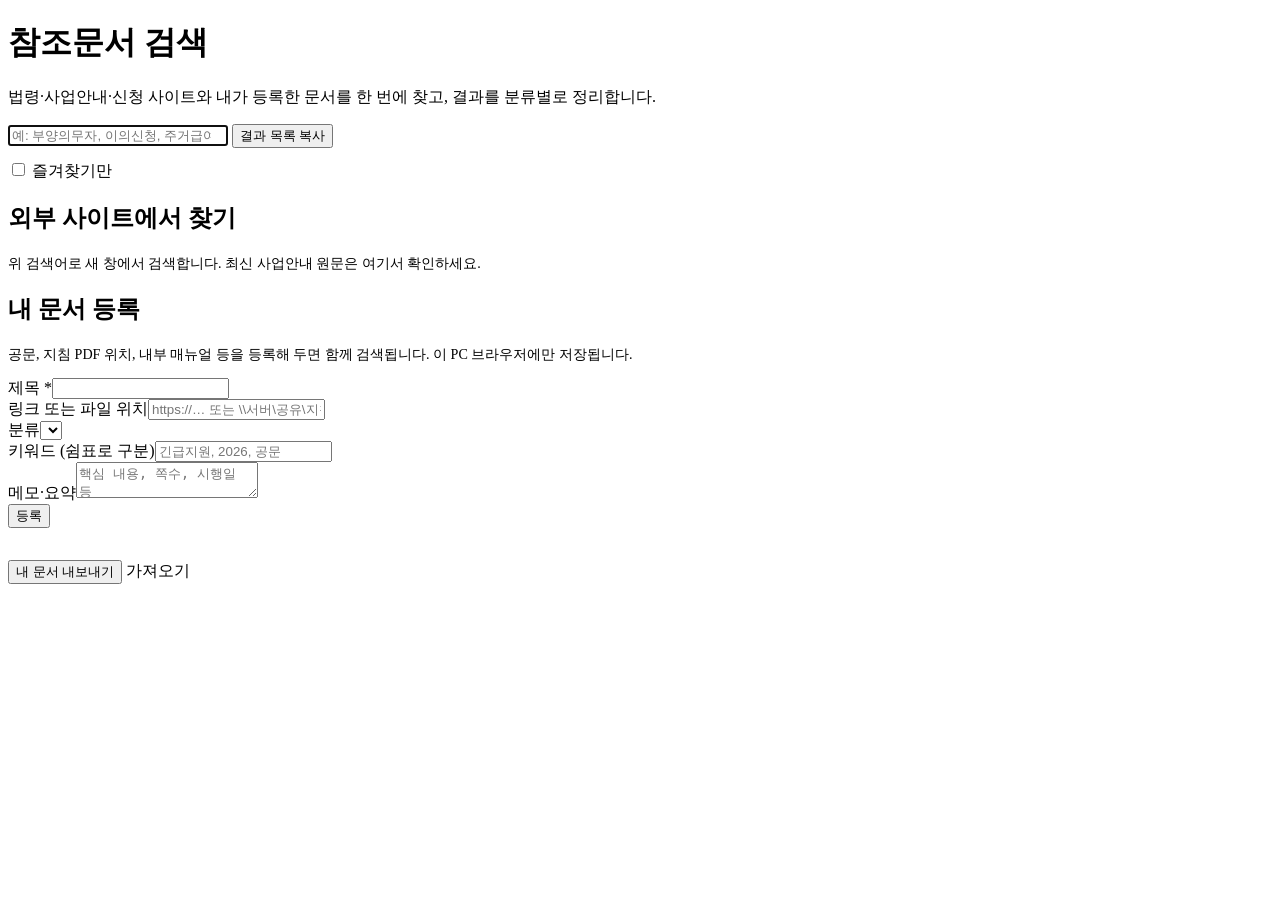
==== docs.html @ e07c22b1 "first" ====
<!doctype html>
<html lang="ko">
<head>
<meta charset="utf-8">
<meta name="viewport" content="width=device-width, initial-scale=1">
<title>참조문서 검색 · 복지업무 도우미</title>
<link rel="stylesheet" href="assets/style.css">
</head>
<body>
<main>
  <div class="page-head">
    <h1>참조문서 검색</h1>
    <p>법령·사업안내·신청 사이트와 내가 등록한 문서를 한 번에 찾고, 결과를 분류별로 정리합니다.</p>
  </div>

  <div class="card">
    <div class="row">
      <input type="search" id="q" placeholder="예: 부양의무자, 이의신청, 주거급여 기준임대료" style="flex:1;min-width:220px" autofocus>
      <button class="btn primary" id="copyResults">결과 목록 복사</button>
    </div>
    <div class="chips" id="cats" style="margin-top:12px"></div>
    <div class="row" style="margin-top:10px">
      <label class="check"><input type="checkbox" id="onlyFav"> 즐겨찾기만</label>
      <span class="spacer"></span>
      <small id="count"></small>
    </div>
  </div>

  <div class="grid" style="grid-template-columns:minmax(0,1fr) 300px" id="layout">
    <div class="card" id="results"></div>

    <aside>
      <div class="card">
        <h2>외부 사이트에서 찾기</h2>
        <p class="muted" style="font-size:.88rem">위 검색어로 새 창에서 검색합니다. 최신 사업안내 원문은 여기서 확인하세요.</p>
        <div class="stack" id="external"></div>
      </div>

      <div class="card">
        <h2>내 문서 등록</h2>
        <p class="muted" style="font-size:.88rem">공문, 지침 PDF 위치, 내부 매뉴얼 등을 등록해 두면 함께 검색됩니다. 이 PC 브라우저에만 저장됩니다.</p>
        <form id="addForm">
          <div class="field"><label for="fTitle">제목 *</label><input type="text" id="fTitle" required></div>
          <div class="field"><label for="fUrl">링크 또는 파일 위치</label><input type="text" id="fUrl" placeholder="https://… 또는 \\서버\공유\지침.pdf"></div>
          <div class="field"><label for="fCat">분류</label><select id="fCat"></select></div>
          <div class="field"><label for="fTags">키워드 (쉼표로 구분)</label><input type="text" id="fTags" placeholder="긴급지원, 2026, 공문"></div>
          <div class="field"><label for="fMemo">메모·요약</label><textarea id="fMemo" placeholder="핵심 내용, 쪽수, 시행일 등"></textarea></div>
          <div class="row">
            <button class="btn primary" type="submit" id="fSubmit">등록</button>
            <button class="btn" type="button" id="fCancel" hidden>취소</button>
          </div>
        </form>
        <hr style="border:0;border-top:1px solid var(--line);margin:16px 0">
        <div class="row">
          <button class="btn sm" id="exportBtn">내 문서 내보내기</button>
          <label class="btn sm" style="margin:0;font-weight:400">가져오기<input type="file" id="importFile" accept=".json" hidden></label>
        </div>
      </div>
    </aside>
  </div>
</main>

<script src="assets/common.js"></script>
<script src="assets/docs-data.js"></script>
<script>
const CATS = ["법령", "지침·사업안내", "신청·조회", "기관·연계", "서식·자료", "내 문서"];
// 같은 뜻으로 자주 쓰는 말
const SYNONYMS = {
  "기초수급": "기초생활", "수급자": "기초생활", "생계비": "생계급여", "의료비": "의료급여",
  "월세": "주거급여", "집수리": "수선유지", "노령연금": "기초연금", "어르신": "노인",
  "위기가구": "긴급지원", "실직": "긴급지원", "불복": "이의신청", "소송": "행정소송",
};

let myDocs = App.load("myDocs", []);
let favs = new Set(App.load("favDocs", []));
let activeCat = "전체";
let editingId = null;

const $ = (id) => document.getElementById(id);
$("fCat").innerHTML = CATS.map((c) => `<option${c === "내 문서" ? " selected" : ""}>${c}</option>`).join("");

function allDocs() {
  const base = DOC_CATALOG.map((d, i) => ({ ...d, id: "base-" + i, mine: false }));
  const mine = myDocs.map((d) => ({ ...d, mine: true }));
  return base.concat(mine);
}

function terms(q) {
  return q.trim().toLowerCase().split(/\s+/).filter(Boolean);
}

function score(doc, ts) {
  if (!ts.length) return 1;
  const fields = [
    [doc.title, 5], [(doc.tags || []).join(" "), 3], [doc.memo || "", 2], [doc.desc || "", 1], [doc.org || "", 1],
  ];
  let total = 0;
  for (const t of ts) {
    const alts = [t, SYNONYMS[t]].filter(Boolean).map((s) => s.toLowerCase());
    let best = 0;
    for (const [text, w] of fields) {
      const lower = String(text).toLowerCase();
      if (alts.some((a) => lower.includes(a))) best = Math.max(best, w);
    }
    if (!best) return 0; // 모든 검색어가 어딘가에 있어야 함
    total += best;
  }
  return total;
}

function highlight(text, ts) {
  let html = App.esc(text);
  const words = ts.flatMap((t) => [t, SYNONYMS[t]]).filter(Boolean)
    .sort((a, b) => b.length - a.length).map((w) => w.replace(/[.*+?^${}()|[\]\\]/g, "\\$&"));
  if (!words.length) return html;
  return html.replace(new RegExp("(" + words.map(App.esc).join("|") + ")", "gi"), "<mark>$1</mark>");
}

let lastResults = [];

function render() {
  const q = $("q").value;
  const ts = terms(q);
  const counts = { 전체: 0 };
  const scored = allDocs()
    .map((d) => ({ d, s: score(d, ts) }))
    .filter((x) => x.s > 0 && (!$("onlyFav").checked || favs.has(x.d.id)));
  for (const { d } of scored) {
    const c = d.mine && !CATS.includes(d.category) ? "내 문서" : d.category;
    counts[c] = (counts[c] || 0) + 1;
    counts.전체++;
  }

  $("cats").innerHTML = ["전체", ...CATS].map((c) =>
    `<button class="chip${c === activeCat ? " on" : ""}" data-cat="${c}">${c} ${counts[c] || 0}</button>`).join("");

  const shown = scored.filter((x) => activeCat === "전체" || x.d.category === activeCat)
    .sort((a, b) => b.s - a.s || a.d.title.localeCompare(b.d.title, "ko"));
  lastResults = shown.map((x) => x.d);
  $("count").textContent = `${shown.length}건`;

  if (!shown.length) {
    $("results").innerHTML = `<p class="muted">검색 결과가 없습니다. 오른쪽 '외부 사이트에서 찾기'로 원문을 검색해 보세요.</p>`;
    return;
  }

  const groups = {};
  for (const { d } of shown) (groups[d.category] ||= []).push(d);
  $("results").innerHTML = CATS.filter((c) => groups[c]).map((c) => `
    <div class="group-title"><h2 style="margin:0">${c}</h2><span class="badge">${groups[c].length}</span></div>
    ${groups[c].map((d) => {
      const isUrl = /^https?:\/\//.test(d.url || "");
      const titleHtml = highlight(d.title, ts);
      return `<div class="result">
        <div class="row">
          <button class="btn ghost sm" data-fav="${d.id}" title="즐겨찾기" aria-label="즐겨찾기">${favs.has(d.id) ? "★" : "☆"}</button>
          ${isUrl ? `<a class="title" href="${App.esc(d.url)}" target="_blank" rel="noopener">${titleHtml}</a>` : `<span class="title">${titleHtml}</span>`}
          ${d.mine ? '<span class="badge primary">내 문서</span>' : ""}
          <span class="spacer"></span>
          ${d.url ? `<button class="btn sm" data-copy="${App.esc(d.url)}">링크 복사</button>` : ""}
          ${d.mine ? `<button class="btn sm" data-edit="${d.id}">수정</button><button class="btn sm" data-del="${d.id}">삭제</button>` : ""}
        </div>
        <div class="meta">${App.esc(d.org || "")}${!isUrl && d.url ? " · " + App.esc(d.url) : ""}</div>
        ${d.desc ? `<p class="desc">${highlight(d.desc, ts)}</p>` : ""}
        ${d.memo ? `<p class="desc">📝 ${highlight(d.memo, ts)}</p>` : ""}
        ${(d.tags || []).length ? `<div class="chips" style="margin-top:6px">${d.tags.map((t) => `<span class="badge">${highlight(t, ts)}</span>`).join("")}</div>` : ""}
      </div>`;
    }).join("")}
  `).join("");
}

function renderExternal() {
  const q = $("q").value.trim();
  $("external").innerHTML = EXTERNAL_SEARCH.map((s) =>
    `<a class="btn" style="width:100%;justify-content:space-between" target="_blank" rel="noopener"
      href="${q ? s.url.replace("{q}", encodeURIComponent(q)) : s.url.split("?")[0].replace(/\/search$/, "")}">
      ${s.name}<span aria-hidden="true">↗</span></a>`).join("");
}

$("q").addEventListener("input", () => {
  render();
  renderExternal();
  history.replaceState(null, "", $("q").value ? "?q=" + encodeURIComponent($("q").value) : location.pathname);
});
$("onlyFav").addEventListener("change", render);

$("cats").addEventListener("click", (e) => {
  const c = e.target.closest("[data-cat]");
  if (c) { activeCat = c.dataset.cat; render(); }
});

$("results").addEventListener("click", (e) => {
  const t = e.target.closest("button");
  if (!t) return;
  if (t.dataset.fav) {
    favs.has(t.dataset.fav) ? favs.delete(t.dataset.fav) : favs.add(t.dataset.fav);
    App.save("favDocs", [...favs]);
    render();
  } else if (t.dataset.copy) {
    App.copy(t.dataset.copy);
  } else if (t.dataset.del) {
    if (!confirm("이 문서를 목록에서 삭제할까요?")) return;
    myDocs = myDocs.filter((d) => d.id !== t.dataset.del);
    App.save("myDocs", myDocs);
    render();
  } else if (t.dataset.edit) {
    const d = myDocs.find((x) => x.id === t.dataset.edit);
    editingId = d.id;
    $("fTitle").value = d.title; $("fUrl").value = d.url || ""; $("fCat").value = d.category;
    $("fTags").value = (d.tags || []).join(", "); $("fMemo").value = d.memo || "";
    $("fSubmit").textContent = "수정 저장"; $("fCancel").hidden = false;
    $("fTitle").focus();
  }
});

function resetForm() {
  editingId = null;
  $("addForm").reset();
  $("fCat").value = "내 문서";
  $("fSubmit").textContent = "등록"; $("fCancel").hidden = true;
}
$("fCancel").addEventListener("click", resetForm);

$("addForm").addEventListener("submit", (e) => {
  e.preventDefault();
  const doc = {
    id: editingId || "my-" + Date.now(),
    title: $("fTitle").value.trim(),
    url: $("fUrl").value.trim(),
    category: $("fCat").value,
    org: "내 문서",
    tags: $("fTags").value.split(",").map((s) => s.trim()).filter(Boolean),
    memo: $("fMemo").value.trim(),
  };
  myDocs = editingId ? myDocs.map((d) => (d.id === editingId ? doc : d)) : myDocs.concat(doc);
  App.save("myDocs", myDocs);
  App.toast(editingId ? "수정했습니다" : "등록했습니다");
  resetForm();
  render();
});

$("copyResults").addEventListener("click", () => {
  const q = $("q").value.trim();
  const lines = [`[참조문서 검색 결과] ${q ? "검색어: " + q : "전체"} (${lastResults.length}건)`, ""];
  let cat = "";
  for (const d of lastResults) {
    if (d.category !== cat) { cat = d.category; lines.push(`■ ${cat}`); }
    lines.push(`- ${d.title}${d.url ? " : " + d.url : ""}`);
  }
  App.copy(lines.join("\n"));
});

$("exportBtn").addEventListener("click", () => {
  App.download(`내문서_${App.ymd(new Date())}.json`, JSON.stringify(myDocs, null, 2));
});
$("importFile").addEventListener("change", async (e) => {
  const file = e.target.files[0];
  if (!file) return;
  try {
    const list = JSON.parse(await file.text());
    if (!Array.isArray(list)) throw 0;
    const ids = new Set(myDocs.map((d) => d.id));
    const added = list.filter((d) => d && d.title && !ids.has(d.id));
    myDocs = myDocs.concat(added);
    App.save("myDocs", myDocs);
    App.toast(`${added.length}건을 가져왔습니다`);
    render();
  } catch (err) {
    alert("파일 형식이 올바르지 않습니다.");
  }
  e.target.value = "";
});

// 좁은 화면에서는 한 줄로
const mq = matchMedia("(max-width: 860px)");
const applyLayout = () => ($("layout").style.gridTemplateColumns = mq.matches ? "1fr" : "minmax(0,1fr) 300px");
mq.addEventListener("change", applyLayout);
applyLayout();

$("q").value = new URLSearchParams(location.search).get("q") || "";
render();
renderExternal();
</script>
</body>
</html>
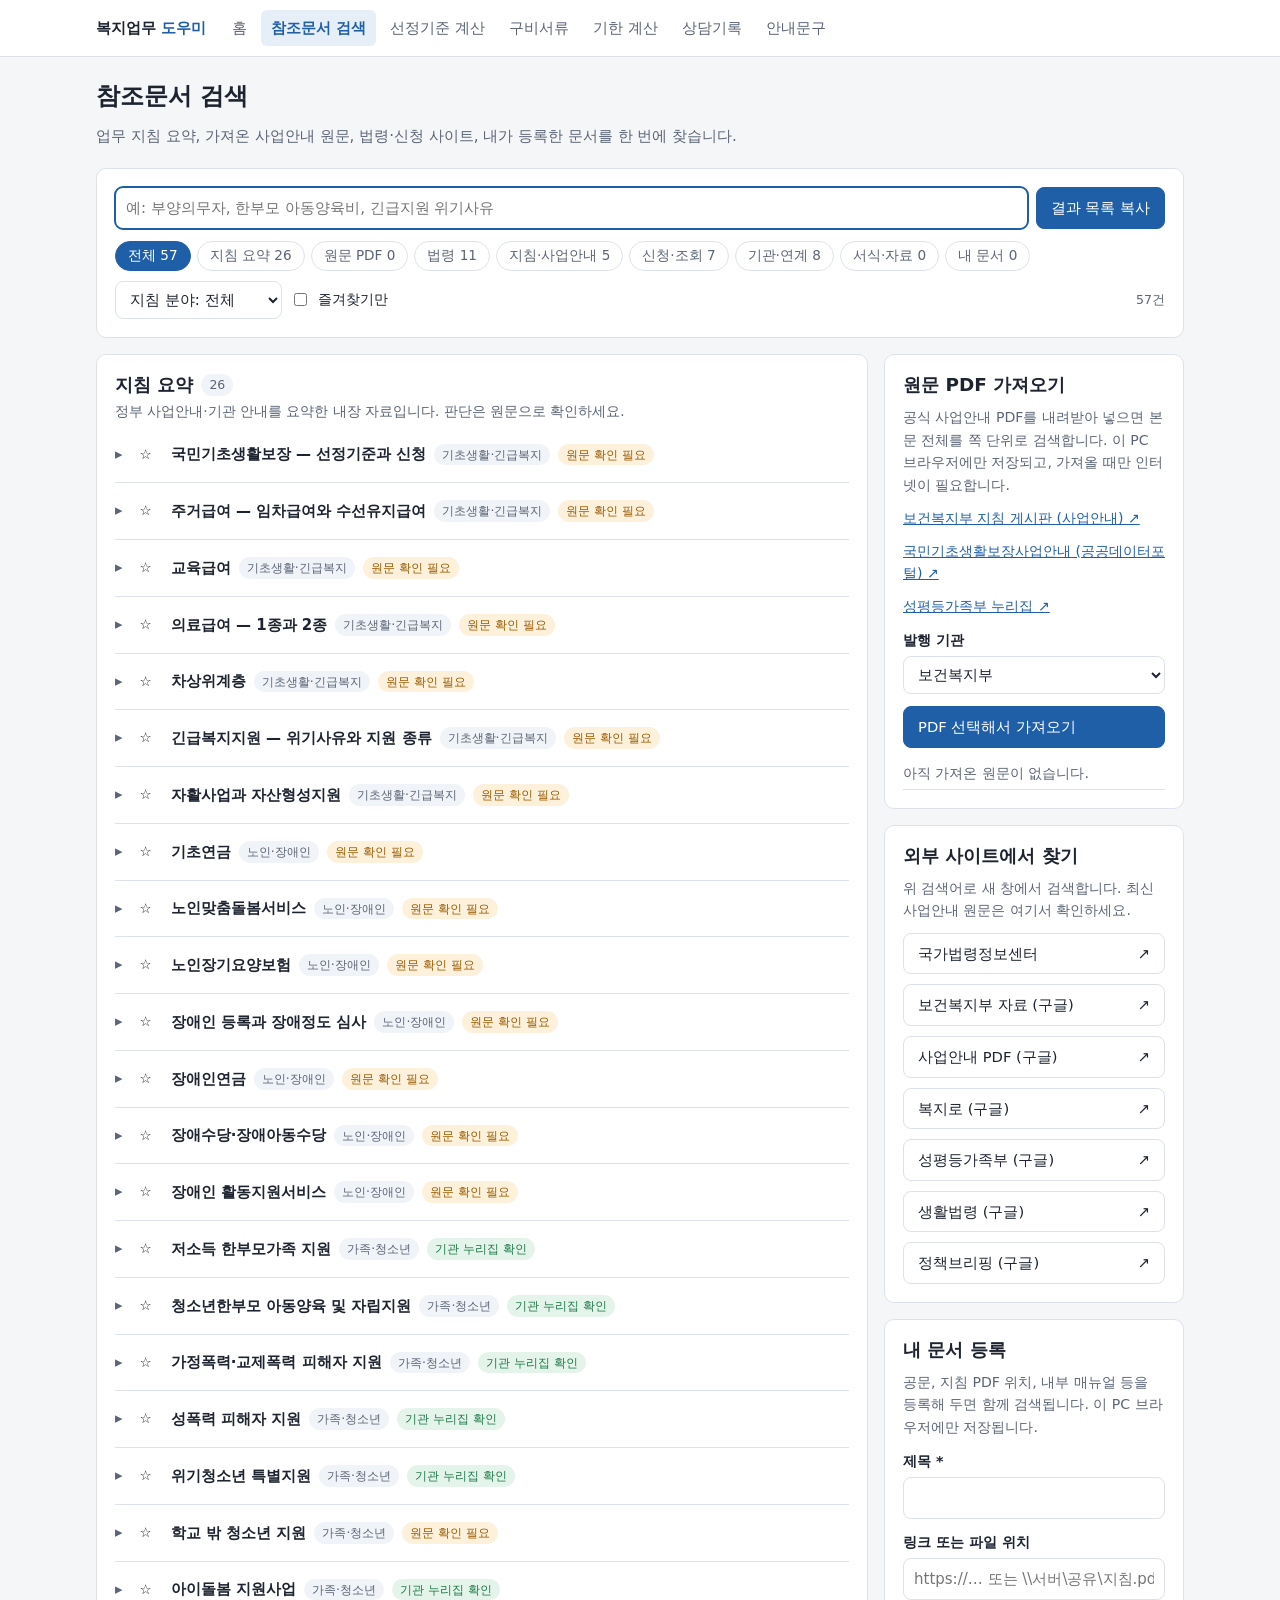
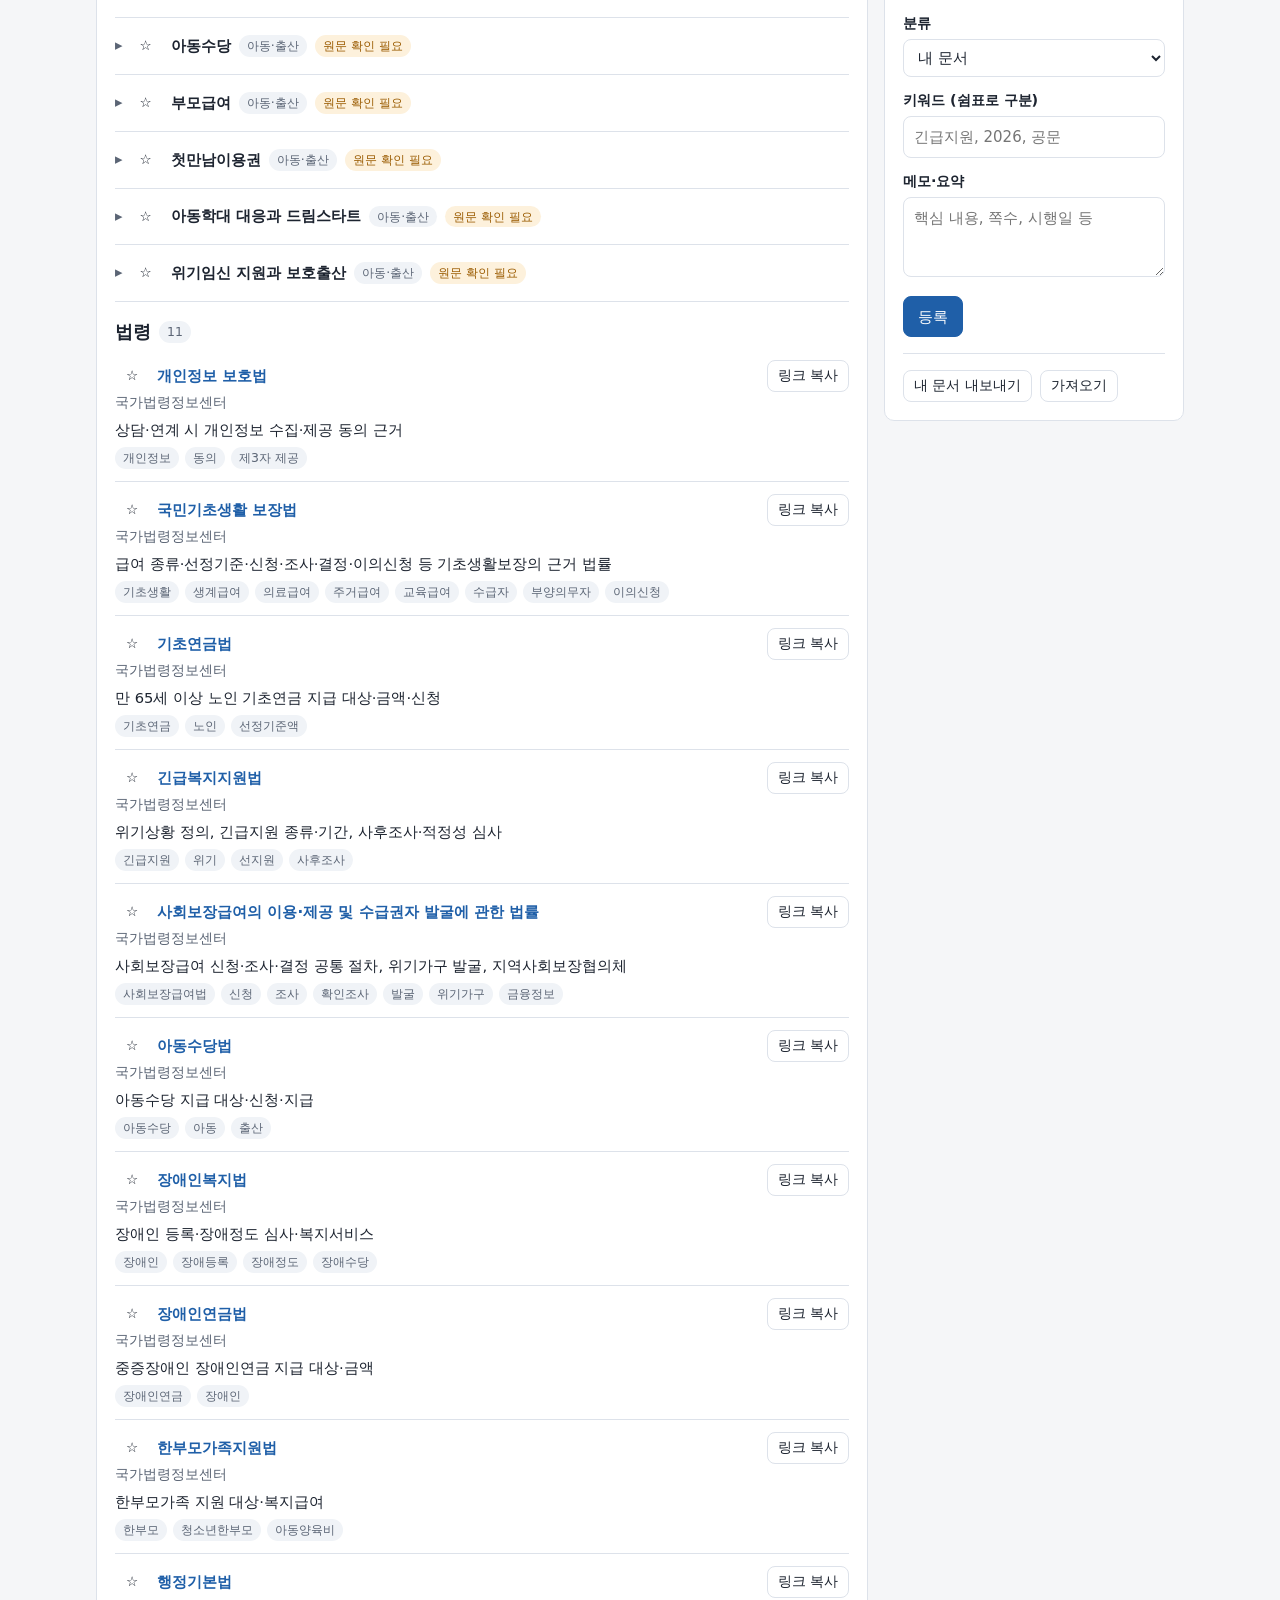
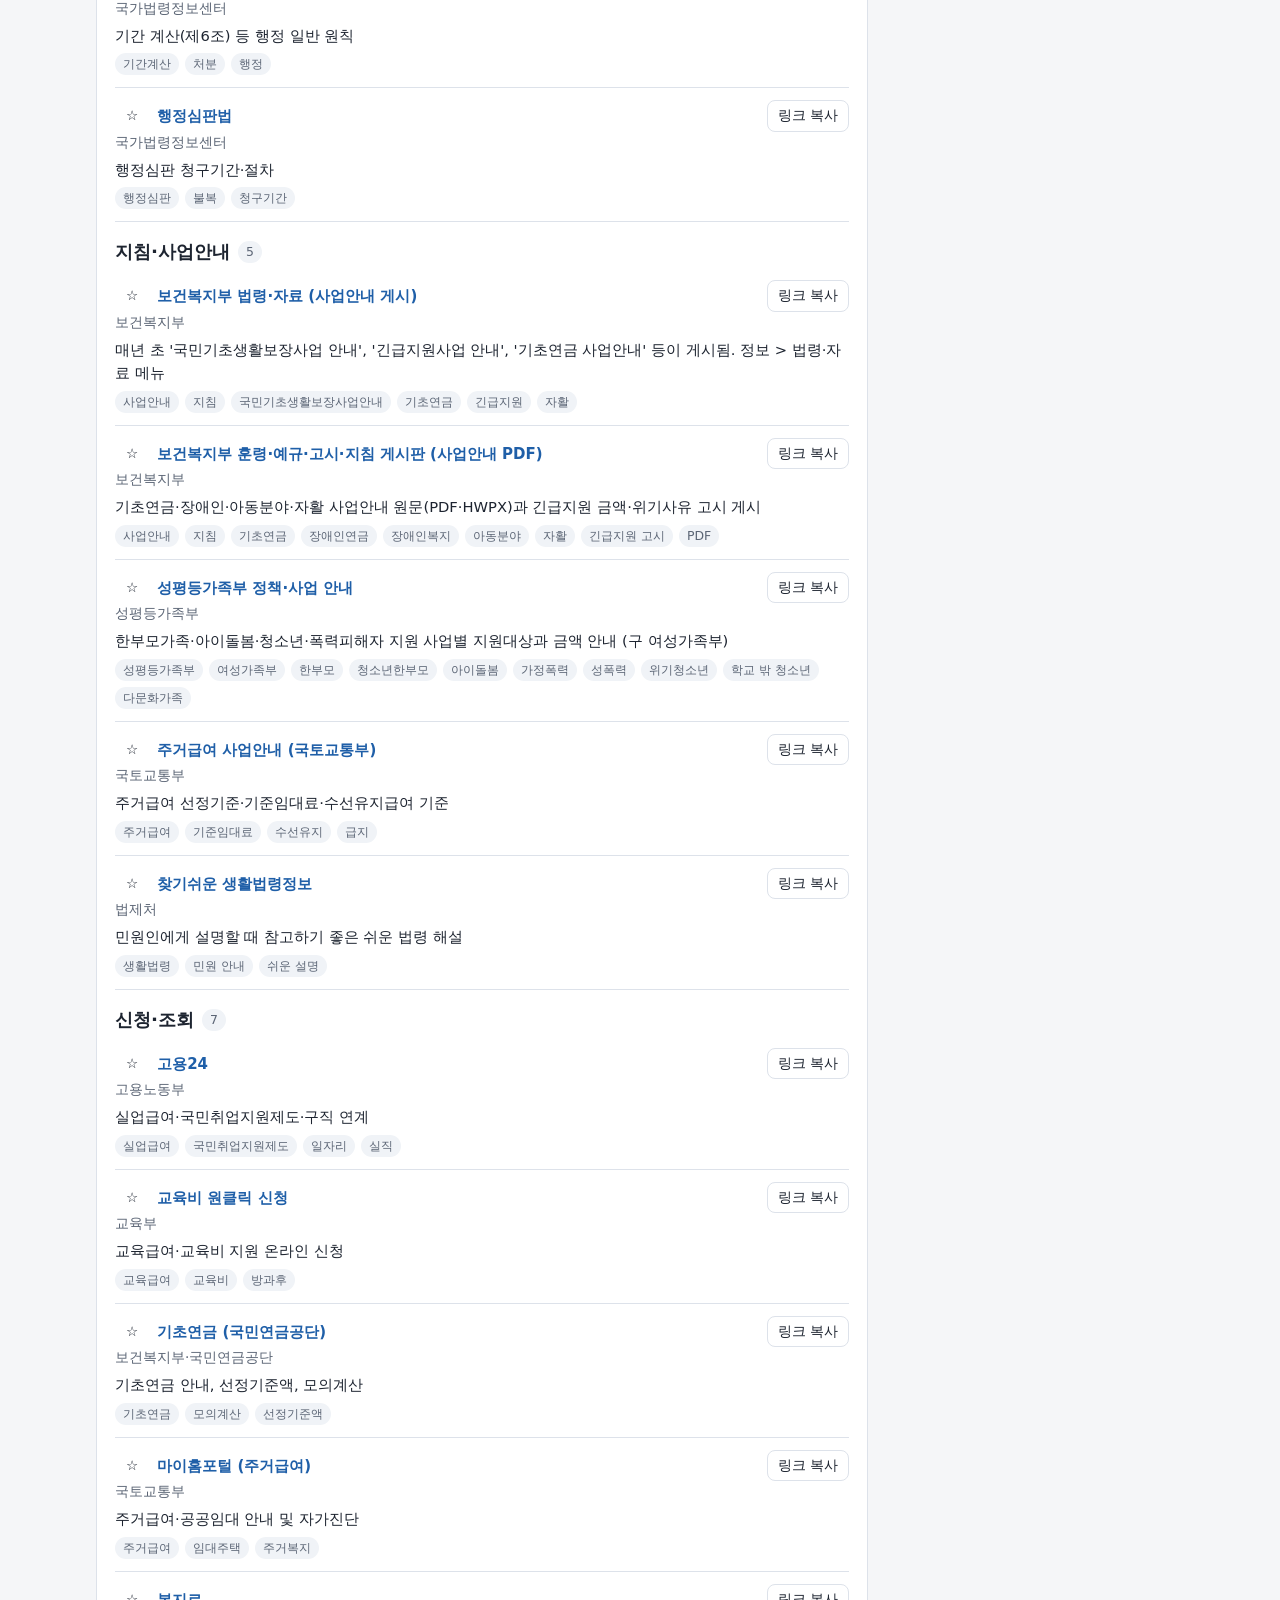
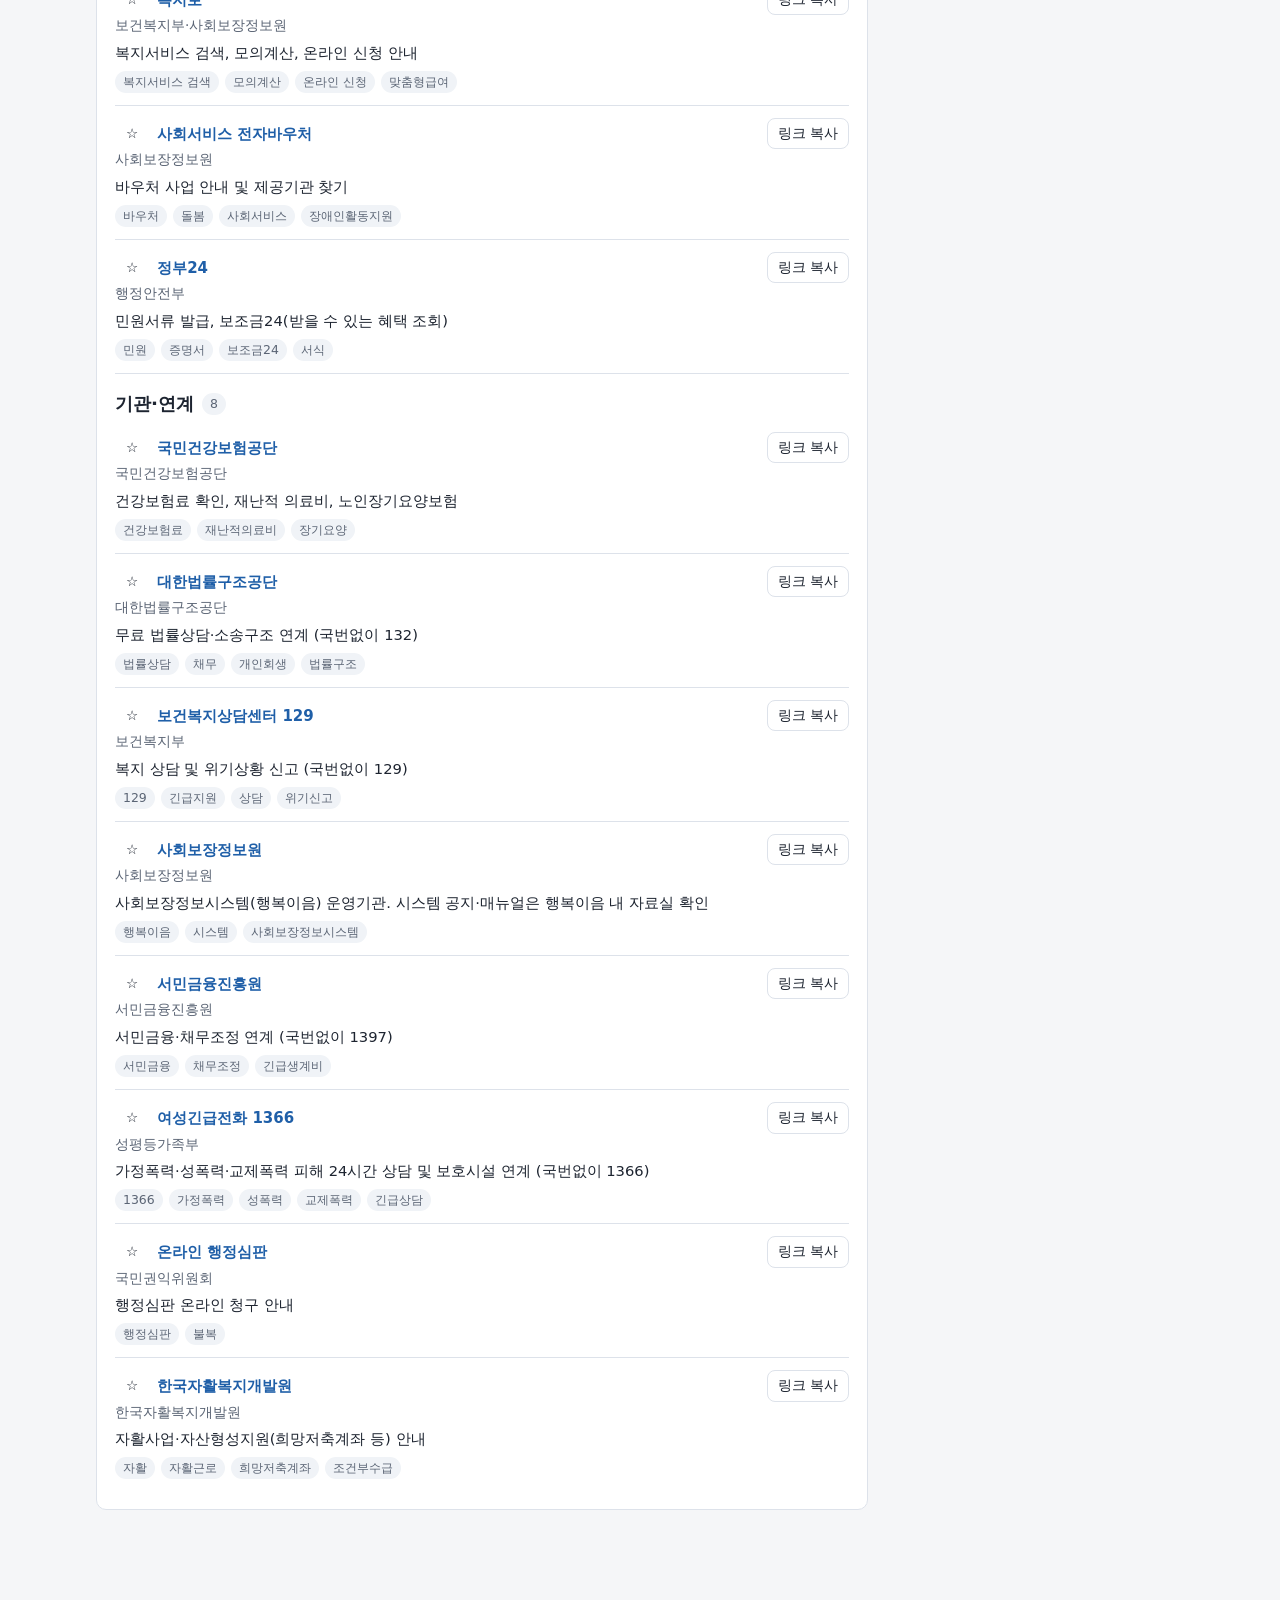
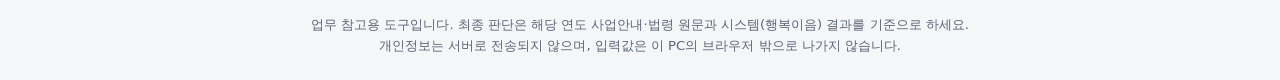
==== commit 8e546b96: "참조문서 검색에 지침 요약 내장과 원문 PDF 전문 검색 추가 - guides-data.js: 기초생활·긴급복지, 노인·장애인, 가족·청소년, 아동·출산   4개 분야 26개 지침" ====
--- a/docs.html
+++ b/docs.html
@@ -5,21 +5,39 @@
 <meta name="viewport" content="width=device-width, initial-scale=1">
 <title>참조문서 검색 · 복지업무 도우미</title>
 <link rel="stylesheet" href="assets/style.css">
+<style>
+  .guide { padding: 12px 0; border-bottom: 1px solid var(--line); }
+  .guide:last-child { border-bottom: 0; }
+  .guide summary { cursor: pointer; list-style: none; }
+  .guide summary::-webkit-details-marker { display: none; }
+  .guide summary::before { content: "▸"; color: var(--muted); margin-right: 6px; }
+  .guide[open] summary::before { content: "▾"; }
+  .guide h4 { margin: 10px 0 2px; font-size: .92rem; }
+  .guide ul { margin: 0; padding-left: 20px; font-size: .92rem; }
+  .guide li { margin: 2px 0; }
+  .guide .sec.hit h4 { color: var(--primary); }
+  .pdfhit { padding: 8px 0 8px 12px; border-left: 3px solid var(--line); margin: 6px 0; font-size: .9rem; }
+  .ftlinks a { display: block; }
+  .ftlist { list-style: none; padding: 0; margin: 10px 0 0; font-size: .88rem; }
+  .ftlist li { display: flex; gap: 6px; align-items: center; padding: 4px 0; border-bottom: 1px solid var(--line); }
+  .ftlist li span { flex: 1; min-width: 0; overflow-wrap: anywhere; }
+</style>
 </head>
 <body>
 <main>
   <div class="page-head">
     <h1>참조문서 검색</h1>
-    <p>법령·사업안내·신청 사이트와 내가 등록한 문서를 한 번에 찾고, 결과를 분류별로 정리합니다.</p>
+    <p>업무 지침 요약, 가져온 사업안내 원문, 법령·신청 사이트, 내가 등록한 문서를 한 번에 찾습니다.</p>
   </div>
 
   <div class="card">
     <div class="row">
-      <input type="search" id="q" placeholder="예: 부양의무자, 이의신청, 주거급여 기준임대료" style="flex:1;min-width:220px" autofocus>
+      <input type="search" id="q" placeholder="예: 부양의무자, 한부모 아동양육비, 긴급지원 위기사유" style="flex:1;min-width:220px" autofocus>
       <button class="btn primary" id="copyResults">결과 목록 복사</button>
     </div>
     <div class="chips" id="cats" style="margin-top:12px"></div>
     <div class="row" style="margin-top:10px">
+      <select id="area" style="width:auto" aria-label="지침 분야"></select>
       <label class="check"><input type="checkbox" id="onlyFav"> 즐겨찾기만</label>
       <span class="spacer"></span>
       <small id="count"></small>
@@ -30,6 +48,21 @@
     <div class="card" id="results"></div>
 
     <aside>
+      <div class="card">
+        <h2>원문 PDF 가져오기</h2>
+        <p class="muted" style="font-size:.88rem">공식 사업안내 PDF를 내려받아 넣으면 본문 전체를 쪽 단위로 검색합니다. 이 PC 브라우저에만 저장되고, 가져올 때만 인터넷이 필요합니다.</p>
+        <div class="stack ftlinks" style="font-size:.88rem">
+          <a href="https://www.mohw.go.kr/board.es?mid=a10409020000&bid=0026&act=list&keyField=TITLE&keyWord=%EC%82%AC%EC%97%85%EC%95%88%EB%82%B4" target="_blank" rel="noopener">보건복지부 지침 게시판 (사업안내) ↗</a>
+          <a href="https://www.data.go.kr/data/15089718/fileData.do" target="_blank" rel="noopener">국민기초생활보장사업안내 (공공데이터포털) ↗</a>
+          <a href="https://www.mogef.go.kr" target="_blank" rel="noopener">성평등가족부 누리집 ↗</a>
+        </div>
+        <div class="field" style="margin-top:12px"><label for="ftOrg">발행 기관</label>
+          <select id="ftOrg"><option>보건복지부</option><option>성평등가족부</option><option>국토교통부</option><option>교육부</option><option>기타</option></select></div>
+        <label class="btn primary" style="margin:0;width:100%">PDF 선택해서 가져오기<input type="file" id="ftFile" accept=".pdf,application/pdf" multiple hidden></label>
+        <p class="muted" id="ftStatus" style="font-size:.85rem;margin:8px 0 0" aria-live="polite"></p>
+        <ul class="ftlist" id="ftList"></ul>
+      </div>
+
       <div class="card">
         <h2>외부 사이트에서 찾기</h2>
         <p class="muted" style="font-size:.88rem">위 검색어로 새 창에서 검색합니다. 최신 사업안내 원문은 여기서 확인하세요.</p>
@@ -62,13 +95,18 @@
 
 <script src="assets/common.js"></script>
 <script src="assets/docs-data.js"></script>
+<script src="assets/guides-data.js"></script>
+<script src="assets/fulltext.js"></script>
 <script>
-const CATS = ["법령", "지침·사업안내", "신청·조회", "기관·연계", "서식·자료", "내 문서"];
+const LINK_CATS = ["법령", "지침·사업안내", "신청·조회", "기관·연계", "서식·자료", "내 문서"];
+const CATS = ["지침 요약", "원문 PDF", ...LINK_CATS];
 // 같은 뜻으로 자주 쓰는 말
 const SYNONYMS = {
   "기초수급": "기초생활", "수급자": "기초생활", "생계비": "생계급여", "의료비": "의료급여",
   "월세": "주거급여", "집수리": "수선유지", "노령연금": "기초연금", "어르신": "노인",
   "위기가구": "긴급지원", "실직": "긴급지원", "불복": "이의신청", "소송": "행정소송",
+  "여가부": "성평등가족부", "여성가족부": "성평등가족부", "양육비": "아동양육비", "출산지원금": "첫만남이용권",
+  "노인돌봄": "노인맞춤돌봄", "장애등급": "장애정도", "가폭": "가정폭력", "데이트폭력": "교제폭력",
 };
 
 let myDocs = App.load("myDocs", []);
@@ -77,7 +115,8 @@
 let editingId = null;
 
 const $ = (id) => document.getElementById(id);
-$("fCat").innerHTML = CATS.map((c) => `<option${c === "내 문서" ? " selected" : ""}>${c}</option>`).join("");
+$("fCat").innerHTML = LINK_CATS.map((c) => `<option${c === "내 문서" ? " selected" : ""}>${c}</option>`).join("");
+$("area").innerHTML = ["지침 분야: 전체", ...GUIDE_AREAS].map((a, i) => `<option value="${i ? a : ""}">${a}</option>`).join("");
 
 function allDocs() {
   const base = DOC_CATALOG.map((d, i) => ({ ...d, id: "base-" + i, mine: false }));
@@ -88,6 +127,7 @@
 function terms(q) {
   return q.trim().toLowerCase().split(/\s+/).filter(Boolean);
 }
+const alts = (t) => [t, SYNONYMS[t]].filter(Boolean).map((s) => s.toLowerCase());
 
 function score(doc, ts) {
   if (!ts.length) return 1;
@@ -96,11 +136,11 @@
   ];
   let total = 0;
   for (const t of ts) {
-    const alts = [t, SYNONYMS[t]].filter(Boolean).map((s) => s.toLowerCase());
+    const a = alts(t);
     let best = 0;
     for (const [text, w] of fields) {
       const lower = String(text).toLowerCase();
-      if (alts.some((a) => lower.includes(a))) best = Math.max(best, w);
+      if (a.some((x) => lower.includes(x))) best = Math.max(best, w);
     }
     if (!best) return 0; // 모든 검색어가 어딘가에 있어야 함
     total += best;
@@ -108,46 +148,128 @@
   return total;
 }
 
+// 지침 요약: 문서 전체에 모든 검색어가 있어야 하고, 검색어가 있는 항목을 표시
+function scoreGuide(g, ts) {
+  const secText = (s) => (s.h + " " + s.items.join(" ")).toLowerCase();
+  if (!ts.length) return { s: 1, hitSecs: [] };
+  const fields = [[g.title, 5], [g.tags.join(" "), 3], [g.org + " " + g.area + " " + g.source, 1], ...g.sections.map((s) => [secText(s), 2])];
+  let total = 0;
+  for (const t of ts) {
+    const a = alts(t);
+    let best = 0;
+    for (const [text, w] of fields) if (a.some((x) => text.toLowerCase().includes(x))) best = Math.max(best, w);
+    if (!best) return { s: 0 };
+    total += best;
+  }
+  const hitSecs = g.sections.map((s, i) => (ts.some((t) => alts(t).some((x) => secText(s).includes(x))) ? i : -1)).filter((i) => i >= 0);
+  return { s: total + hitSecs.length, hitSecs };
+}
+
 function highlight(text, ts) {
   let html = App.esc(text);
   const words = ts.flatMap((t) => [t, SYNONYMS[t]]).filter(Boolean)
-    .sort((a, b) => b.length - a.length).map((w) => w.replace(/[.*+?^${}()|[\]\\]/g, "\\$&"));
+    .sort((a, b) => b.length - a.length).map((w) => App.esc(w).replace(/[.*+?^${}()|[\]\\]/g, "\\$&"));
   if (!words.length) return html;
-  return html.replace(new RegExp("(" + words.map(App.esc).join("|") + ")", "gi"), "<mark>$1</mark>");
+  return html.replace(new RegExp("(" + words.join("|") + ")", "gi"), "<mark>$1</mark>");
 }
 
 let lastResults = [];
+
+function guideHtml(g, hitSecs, ts) {
+  const id = "guide-" + g.id;
+  const open = ts.length > 0;
+  return `<details class="guide"${open ? " open" : ""}>
+    <summary><div class="row" style="display:inline-flex">
+      <button class="btn ghost sm" data-fav="${id}" title="즐겨찾기" aria-label="즐겨찾기">${favs.has(id) ? "★" : "☆"}</button>
+      <span class="title" style="font-weight:600">${highlight(g.title, ts)}</span>
+      <span class="badge">${g.area}</span>
+      ${g.verified ? '<span class="badge ok">기관 누리집 확인</span>' : '<span class="badge warn">원문 확인 필요</span>'}
+    </div></summary>
+    <div class="meta" style="margin-top:4px">${App.esc(g.org)} · ${g.year}년 · 출처: <a href="${App.esc(g.url)}" target="_blank" rel="noopener">${App.esc(g.source)}</a></div>
+    ${g.note ? `<p class="muted" style="font-size:.85rem;margin:4px 0 0">⚠ ${App.esc(g.note)}</p>` : ""}
+    ${g.sections.map((s, i) => `<div class="sec${hitSecs.includes(i) ? " hit" : ""}">
+      <h4>${highlight(s.h, ts)}</h4>
+      <ul>${s.items.map((it) => `<li>${highlight(it, ts)}</li>`).join("")}</ul>
+    </div>`).join("")}
+    <div class="row" style="margin-top:8px"><button class="btn sm" data-copyguide="${g.id}">요약 복사</button></div>
+  </details>`;
+}
+
+function pdfGroupHtml(meta, hits) {
+  const head = hits.slice(0, 5), rest = hits.slice(5);
+  const row = (h) => `<div class="pdfhit">
+    <div class="row"><b>p.${h.page}</b><span class="spacer"></span>
+      ${meta.noFile ? "" : `<button class="btn sm" data-open="${meta.id}" data-page="${h.page}">원문 열기</button>`}</div>
+    <div>${h.snippet}</div></div>`;
+  return `<div class="result">
+    <div class="row"><span class="title">${App.esc(meta.title)}</span><span class="badge">${hits.length}쪽</span></div>
+    <div class="meta">${App.esc(meta.org)} · ${App.esc(meta.fileName)} · 전체 ${meta.pageCount}쪽 · ${meta.addedAt} 가져옴</div>
+    ${head.map(row).join("")}
+    ${rest.length ? `<details><summary class="muted" style="cursor:pointer;font-size:.88rem">${rest.length}쪽 더 보기</summary>${rest.map(row).join("")}</details>` : ""}
+  </div>`;
+}
 
 function render() {
   const q = $("q").value;
   const ts = terms(q);
-  const counts = { 전체: 0 };
-  const scored = allDocs()
+  const onlyFav = $("onlyFav").checked;
+  const area = $("area").value;
+
+  const guides = GUIDES.filter((g) => !area || g.area === area)
+    .map((g) => ({ g, ...scoreGuide(g, ts) }))
+    .filter((x) => x.s > 0 && (!onlyFav || favs.has("guide-" + x.g.id)))
+    .sort((a, b) => b.s - a.s);
+  const pdfHits = onlyFav ? [] : FullText.search(ts);
+  const links = allDocs()
     .map((d) => ({ d, s: score(d, ts) }))
-    .filter((x) => x.s > 0 && (!$("onlyFav").checked || favs.has(x.d.id)));
-  for (const { d } of scored) {
-    const c = d.mine && !CATS.includes(d.category) ? "내 문서" : d.category;
+    .filter((x) => x.s > 0 && (!onlyFav || favs.has(x.d.id)));
+
+  const counts = { 전체: 0, "지침 요약": guides.length, "원문 PDF": pdfHits.length };
+  for (const { d } of links) {
+    const c = d.mine && !LINK_CATS.includes(d.category) ? "내 문서" : d.category;
     counts[c] = (counts[c] || 0) + 1;
-    counts.전체++;
-  }
+  }
+  counts.전체 = Object.values(counts).reduce((a, b) => a + b, 0);
 
   $("cats").innerHTML = ["전체", ...CATS].map((c) =>
     `<button class="chip${c === activeCat ? " on" : ""}" data-cat="${c}">${c} ${counts[c] || 0}</button>`).join("");
 
-  const shown = scored.filter((x) => activeCat === "전체" || x.d.category === activeCat)
+  const show = (c) => activeCat === "전체" || activeCat === c;
+  const shownLinks = links.filter((x) => show(x.d.category))
     .sort((a, b) => b.s - a.s || a.d.title.localeCompare(b.d.title, "ko"));
-  lastResults = shown.map((x) => x.d);
-  $("count").textContent = `${shown.length}건`;
-
-  if (!shown.length) {
+  const shownGuides = show("지침 요약") ? guides : [];
+  const shownPdf = show("원문 PDF") ? pdfHits : [];
+
+  lastResults = [
+    ...shownGuides.map((x) => ({ category: "지침 요약", title: x.g.title, url: x.g.url, extra: x.g.source })),
+    ...shownPdf.map((h) => ({ category: "원문 PDF", title: `${h.meta.title} p.${h.page}`, url: h.meta.url })),
+    ...shownLinks.map((x) => x.d),
+  ];
+  $("count").textContent = `${shownGuides.length + shownPdf.length + shownLinks.length}건`;
+
+  if (!lastResults.length) {
     $("results").innerHTML = `<p class="muted">검색 결과가 없습니다. 오른쪽 '외부 사이트에서 찾기'로 원문을 검색해 보세요.</p>`;
     return;
   }
 
+  const groupHead = (c, n) => `<div class="group-title"><h2 style="margin:0">${c}</h2><span class="badge">${n}</span></div>`;
+  let html = "";
+  if (shownGuides.length) {
+    const list = ts.length ? shownGuides : shownGuides.slice().sort((a, b) => GUIDE_AREAS.indexOf(a.g.area) - GUIDE_AREAS.indexOf(b.g.area));
+    html += groupHead("지침 요약", list.length) +
+      `<p class="muted" style="font-size:.85rem;margin:0 0 4px">정부 사업안내·기관 안내를 요약한 내장 자료입니다. 판단은 원문으로 확인하세요.</p>` +
+      list.map((x) => guideHtml(x.g, x.hitSecs, ts)).join("");
+  }
+  if (shownPdf.length) {
+    const byDoc = new Map();
+    for (const h of shownPdf) (byDoc.get(h.meta.id) || byDoc.set(h.meta.id, { meta: h.meta, hits: [] }).get(h.meta.id)).hits.push(h);
+    html += groupHead("원문 PDF", shownPdf.length) +
+      [...byDoc.values()].map((g) => pdfGroupHtml(g.meta, g.hits.sort((a, b) => a.page - b.page))).join("");
+  }
   const groups = {};
-  for (const { d } of shown) (groups[d.category] ||= []).push(d);
-  $("results").innerHTML = CATS.filter((c) => groups[c]).map((c) => `
-    <div class="group-title"><h2 style="margin:0">${c}</h2><span class="badge">${groups[c].length}</span></div>
+  for (const { d } of shownLinks) (groups[d.category] ||= []).push(d);
+  html += LINK_CATS.filter((c) => groups[c]).map((c) => `
+    ${groupHead(c, groups[c].length)}
     ${groups[c].map((d) => {
       const isUrl = /^https?:\/\//.test(d.url || "");
       const titleHtml = highlight(d.title, ts);
@@ -167,6 +289,7 @@
       </div>`;
     }).join("")}
   `).join("");
+  $("results").innerHTML = html;
 }
 
 function renderExternal() {
@@ -177,27 +300,37 @@
       ${s.name}<span aria-hidden="true">↗</span></a>`).join("");
 }
 
+let renderTimer;
 $("q").addEventListener("input", () => {
-  render();
+  clearTimeout(renderTimer);
+  renderTimer = setTimeout(render, 120);
   renderExternal();
   history.replaceState(null, "", $("q").value ? "?q=" + encodeURIComponent($("q").value) : location.pathname);
 });
 $("onlyFav").addEventListener("change", render);
+$("area").addEventListener("change", render);
 
 $("cats").addEventListener("click", (e) => {
   const c = e.target.closest("[data-cat]");
   if (c) { activeCat = c.dataset.cat; render(); }
 });
 
-$("results").addEventListener("click", (e) => {
+$("results").addEventListener("click", async (e) => {
   const t = e.target.closest("button");
   if (!t) return;
   if (t.dataset.fav) {
+    e.preventDefault(); // summary 안의 버튼이 접기/펼치기를 하지 않도록
     favs.has(t.dataset.fav) ? favs.delete(t.dataset.fav) : favs.add(t.dataset.fav);
     App.save("favDocs", [...favs]);
     render();
   } else if (t.dataset.copy) {
     App.copy(t.dataset.copy);
+  } else if (t.dataset.copyguide) {
+    const g = GUIDES.find((x) => x.id === t.dataset.copyguide);
+    App.copy([`[${g.title}] (${g.org}, ${g.year}년)`, ...g.sections.flatMap((s) => [`■ ${s.h}`, ...s.items.map((i) => "- " + i)]),
+      `출처: ${g.source} ${g.url}`, g.verified ? "" : `※ ${g.note || "원문 확인 필요"}`].filter(Boolean).join("\n"));
+  } else if (t.dataset.open) {
+    if (!(await FullText.open(t.dataset.open, t.dataset.page))) App.toast("원본 파일이 저장되어 있지 않습니다");
   } else if (t.dataset.del) {
     if (!confirm("이 문서를 목록에서 삭제할까요?")) return;
     myDocs = myDocs.filter((d) => d.id !== t.dataset.del);
@@ -210,6 +343,40 @@
     $("fTags").value = (d.tags || []).join(", "); $("fMemo").value = d.memo || "";
     $("fSubmit").textContent = "수정 저장"; $("fCancel").hidden = false;
     $("fTitle").focus();
+  }
+});
+
+// ---------- 원문 PDF ----------
+async function renderFtList() {
+  if (!FullText.supported) { $("ftStatus").textContent = "이 브라우저는 원문 저장을 지원하지 않습니다."; return; }
+  const list = await FullText.list();
+  $("ftList").innerHTML = list.map((m) => `<li><span>${App.esc(m.title)} <small>(${m.pageCount}쪽)</small></span>
+    <button class="btn sm" data-ftdel="${m.id}">삭제</button></li>`).join("");
+  if (!list.length) $("ftList").innerHTML = '<li class="muted"><span>아직 가져온 원문이 없습니다.</span></li>';
+}
+$("ftList").addEventListener("click", async (e) => {
+  const id = e.target.closest("[data-ftdel]")?.dataset.ftdel;
+  if (!id || !confirm("가져온 원문을 이 PC에서 지울까요?")) return;
+  await FullText.remove(id);
+  await renderFtList();
+  render();
+});
+$("ftFile").addEventListener("change", async (e) => {
+  const files = [...e.target.files];
+  e.target.value = "";
+  for (const [n, file] of files.entries()) {
+    const label = files.length > 1 ? `(${n + 1}/${files.length}) ` : "";
+    try {
+      $("ftStatus").textContent = `${label}${file.name} 준비 중…`;
+      const m = await FullText.add(file, { org: $("ftOrg").value }, (i, total) => {
+        $("ftStatus").textContent = `${label}${file.name} — ${i}/${total}쪽 읽는 중`;
+      });
+      $("ftStatus").textContent = `${m.title} (${m.pageCount}쪽)을 가져왔습니다.${m.noFile ? " 저장 공간이 부족해 원본 파일은 보관하지 않았습니다." : ""}`;
+    } catch (err) {
+      $("ftStatus").textContent = `${file.name}: ${err.message || "가져오지 못했습니다."}`;
+    }
+    await renderFtList();
+    render();
   }
 });
 
@@ -245,7 +412,7 @@
   let cat = "";
   for (const d of lastResults) {
     if (d.category !== cat) { cat = d.category; lines.push(`■ ${cat}`); }
-    lines.push(`- ${d.title}${d.url ? " : " + d.url : ""}`);
+    lines.push(`- ${d.title}${d.extra ? " (" + d.extra + ")" : ""}${d.url ? " : " + d.url : ""}`);
   }
   App.copy(lines.join("\n"));
 });
@@ -280,6 +447,7 @@
 $("q").value = new URLSearchParams(location.search).get("q") || "";
 render();
 renderExternal();
+renderFtList().then(render).catch(() => {});
 </script>
 </body>
 </html>
--- a/assets/style.css
+++ b/assets/style.css
@@ -0,0 +1,162 @@
+:root {
+  --bg: #f5f6f8;
+  --surface: #ffffff;
+  --surface-2: #f0f3f7;
+  --text: #1d2430;
+  --muted: #5b6575;
+  --line: #dde2ea;
+  --primary: #1f5fa8;
+  --primary-soft: #e6eef8;
+  --ok: #1d7a46;
+  --ok-soft: #e4f4ea;
+  --warn: #9a5b00;
+  --warn-soft: #fdf1dc;
+  --bad: #b3261e;
+  --bad-soft: #fbe7e6;
+  --radius: 10px;
+  --font: "Pretendard", "Malgun Gothic", "맑은 고딕", "Apple SD Gothic Neo", system-ui, sans-serif;
+}
+
+* { box-sizing: border-box; }
+[hidden] { display: none !important; }
+html { -webkit-text-size-adjust: 100%; }
+body {
+  margin: 0;
+  background: var(--bg);
+  color: var(--text);
+  font-family: var(--font);
+  font-size: 15px;
+  line-height: 1.6;
+}
+a { color: var(--primary); }
+h1, h2, h3 { line-height: 1.3; margin: 0 0 .5em; }
+h1 { font-size: 1.5rem; }
+h2 { font-size: 1.15rem; }
+h3 { font-size: 1rem; }
+p { margin: 0 0 .8em; }
+small, .muted { color: var(--muted); }
+
+/* 상단 바 */
+.topbar {
+  background: var(--surface);
+  border-bottom: 1px solid var(--line);
+  position: sticky; top: 0; z-index: 10;
+}
+.topbar .inner {
+  max-width: 1120px; margin: 0 auto; padding: 0 16px;
+  display: flex; align-items: center; gap: 16px; min-height: 56px; flex-wrap: wrap;
+}
+.brand { font-weight: 700; color: var(--text); text-decoration: none; white-space: nowrap; }
+.brand span { color: var(--primary); }
+.nav { display: flex; gap: 4px; flex-wrap: wrap; }
+.nav a {
+  text-decoration: none; color: var(--muted); padding: 6px 10px; border-radius: 6px; font-size: .92rem;
+}
+.nav a:hover { background: var(--surface-2); color: var(--text); }
+.nav a.active { background: var(--primary-soft); color: var(--primary); font-weight: 600; }
+
+main { max-width: 1120px; margin: 0 auto; padding: 24px 16px 64px; }
+.page-head { margin-bottom: 20px; }
+.page-head p { color: var(--muted); margin: 0; }
+
+/* 카드·레이아웃 */
+.card {
+  background: var(--surface); border: 1px solid var(--line); border-radius: var(--radius);
+  padding: 18px; margin-bottom: 16px;
+}
+.grid { display: grid; gap: 16px; }
+.grid-2 { grid-template-columns: repeat(auto-fit, minmax(320px, 1fr)); }
+.grid-3 { grid-template-columns: repeat(auto-fit, minmax(240px, 1fr)); }
+.row { display: flex; gap: 8px; flex-wrap: wrap; align-items: center; }
+.stack > * + * { margin-top: 10px; }
+.spacer { flex: 1; }
+
+/* 폼 */
+label { font-size: .9rem; font-weight: 600; display: block; margin-bottom: 4px; }
+input[type=text], input[type=number], input[type=date], input[type=search], input[type=url], select, textarea {
+  width: 100%; font: inherit; color: inherit; background: var(--surface);
+  border: 1px solid var(--line); border-radius: 8px; padding: 8px 10px;
+}
+textarea { min-height: 80px; resize: vertical; }
+input:focus, select:focus, textarea:focus { outline: 2px solid var(--primary); outline-offset: -1px; border-color: transparent; }
+.field { margin-bottom: 12px; }
+.check { display: flex; gap: 8px; align-items: flex-start; font-weight: 400; margin: 0; cursor: pointer; }
+.check input { margin-top: 5px; }
+.btn {
+  font: inherit; font-size: .92rem; cursor: pointer; border-radius: 8px; padding: 8px 14px;
+  border: 1px solid var(--line); background: var(--surface); color: var(--text); text-decoration: none;
+  display: inline-flex; align-items: center; gap: 6px; white-space: nowrap;
+}
+.btn:hover { background: var(--surface-2); }
+.btn.primary { background: var(--primary); border-color: var(--primary); color: #fff; }
+.btn.primary:hover { filter: brightness(1.08); }
+.btn.sm { padding: 4px 10px; font-size: .85rem; }
+.btn.ghost { border-color: transparent; background: transparent; }
+
+/* 표 */
+.table-wrap { overflow-x: auto; }
+table { width: 100%; border-collapse: collapse; font-size: .93rem; }
+th, td { padding: 8px 10px; border-bottom: 1px solid var(--line); text-align: left; vertical-align: top; }
+th { background: var(--surface-2); font-weight: 600; white-space: nowrap; }
+td.num, th.num { text-align: right; font-variant-numeric: tabular-nums; white-space: nowrap; }
+
+/* 배지·알림 */
+.badge {
+  display: inline-block; font-size: .78rem; padding: 1px 8px; border-radius: 999px;
+  background: var(--surface-2); color: var(--muted); white-space: nowrap;
+}
+.badge.ok { background: var(--ok-soft); color: var(--ok); }
+.badge.warn { background: var(--warn-soft); color: var(--warn); }
+.badge.bad { background: var(--bad-soft); color: var(--bad); }
+.badge.primary { background: var(--primary-soft); color: var(--primary); }
+.notice {
+  border-radius: 8px; padding: 10px 14px; font-size: .9rem; margin-bottom: 16px;
+  background: var(--warn-soft); color: #5c3b00; border: 1px solid #f0d9ae;
+}
+.notice.info { background: var(--primary-soft); color: #153f6e; border-color: #c9daf0; }
+
+/* 메인 타일 */
+.tile {
+  display: block; text-decoration: none; color: inherit; background: var(--surface);
+  border: 1px solid var(--line); border-radius: var(--radius); padding: 18px; transition: border-color .15s, box-shadow .15s;
+}
+.tile:hover { border-color: var(--primary); box-shadow: 0 2px 10px rgba(31,95,168,.08); }
+.tile .ico { font-size: 1.6rem; line-height: 1; margin-bottom: 10px; }
+.tile h3 { margin-bottom: 4px; }
+.tile p { color: var(--muted); font-size: .9rem; margin: 0; }
+
+/* 검색 결과 */
+.result { padding: 12px 0; border-bottom: 1px solid var(--line); }
+.result:last-child { border-bottom: 0; }
+.result .title { font-weight: 600; text-decoration: none; }
+.result .meta { font-size: .85rem; color: var(--muted); }
+.result .desc { font-size: .92rem; margin: 4px 0 0; }
+mark { background: #fff1a8; color: inherit; padding: 0 1px; border-radius: 2px; }
+.group-title { display: flex; align-items: center; gap: 8px; margin: 18px 0 4px; }
+.group-title:first-child { margin-top: 0; }
+.chips { display: flex; flex-wrap: wrap; gap: 6px; }
+.chip {
+  font: inherit; font-size: .85rem; border: 1px solid var(--line); background: var(--surface);
+  border-radius: 999px; padding: 3px 12px; cursor: pointer; color: var(--muted);
+}
+.chip.on { background: var(--primary); border-color: var(--primary); color: #fff; }
+
+.output {
+  white-space: pre-wrap; background: var(--surface-2); border: 1px solid var(--line); border-radius: 8px;
+  padding: 12px; font-size: .92rem; min-height: 120px;
+}
+.big-num { font-size: 1.6rem; font-weight: 700; font-variant-numeric: tabular-nums; }
+.toast {
+  position: fixed; left: 50%; bottom: 24px; transform: translateX(-50%);
+  background: #1d2430; color: #fff; padding: 8px 16px; border-radius: 8px; font-size: .9rem;
+  opacity: 0; pointer-events: none; transition: opacity .2s;
+}
+.toast.show { opacity: 1; }
+footer { text-align: center; color: var(--muted); font-size: .82rem; padding: 24px 16px; }
+
+@media print {
+  .topbar, .no-print, footer, .toast { display: none !important; }
+  body { background: #fff; font-size: 12pt; }
+  main { padding: 0; max-width: none; }
+  .card { border: 0; padding: 0; }
+}
